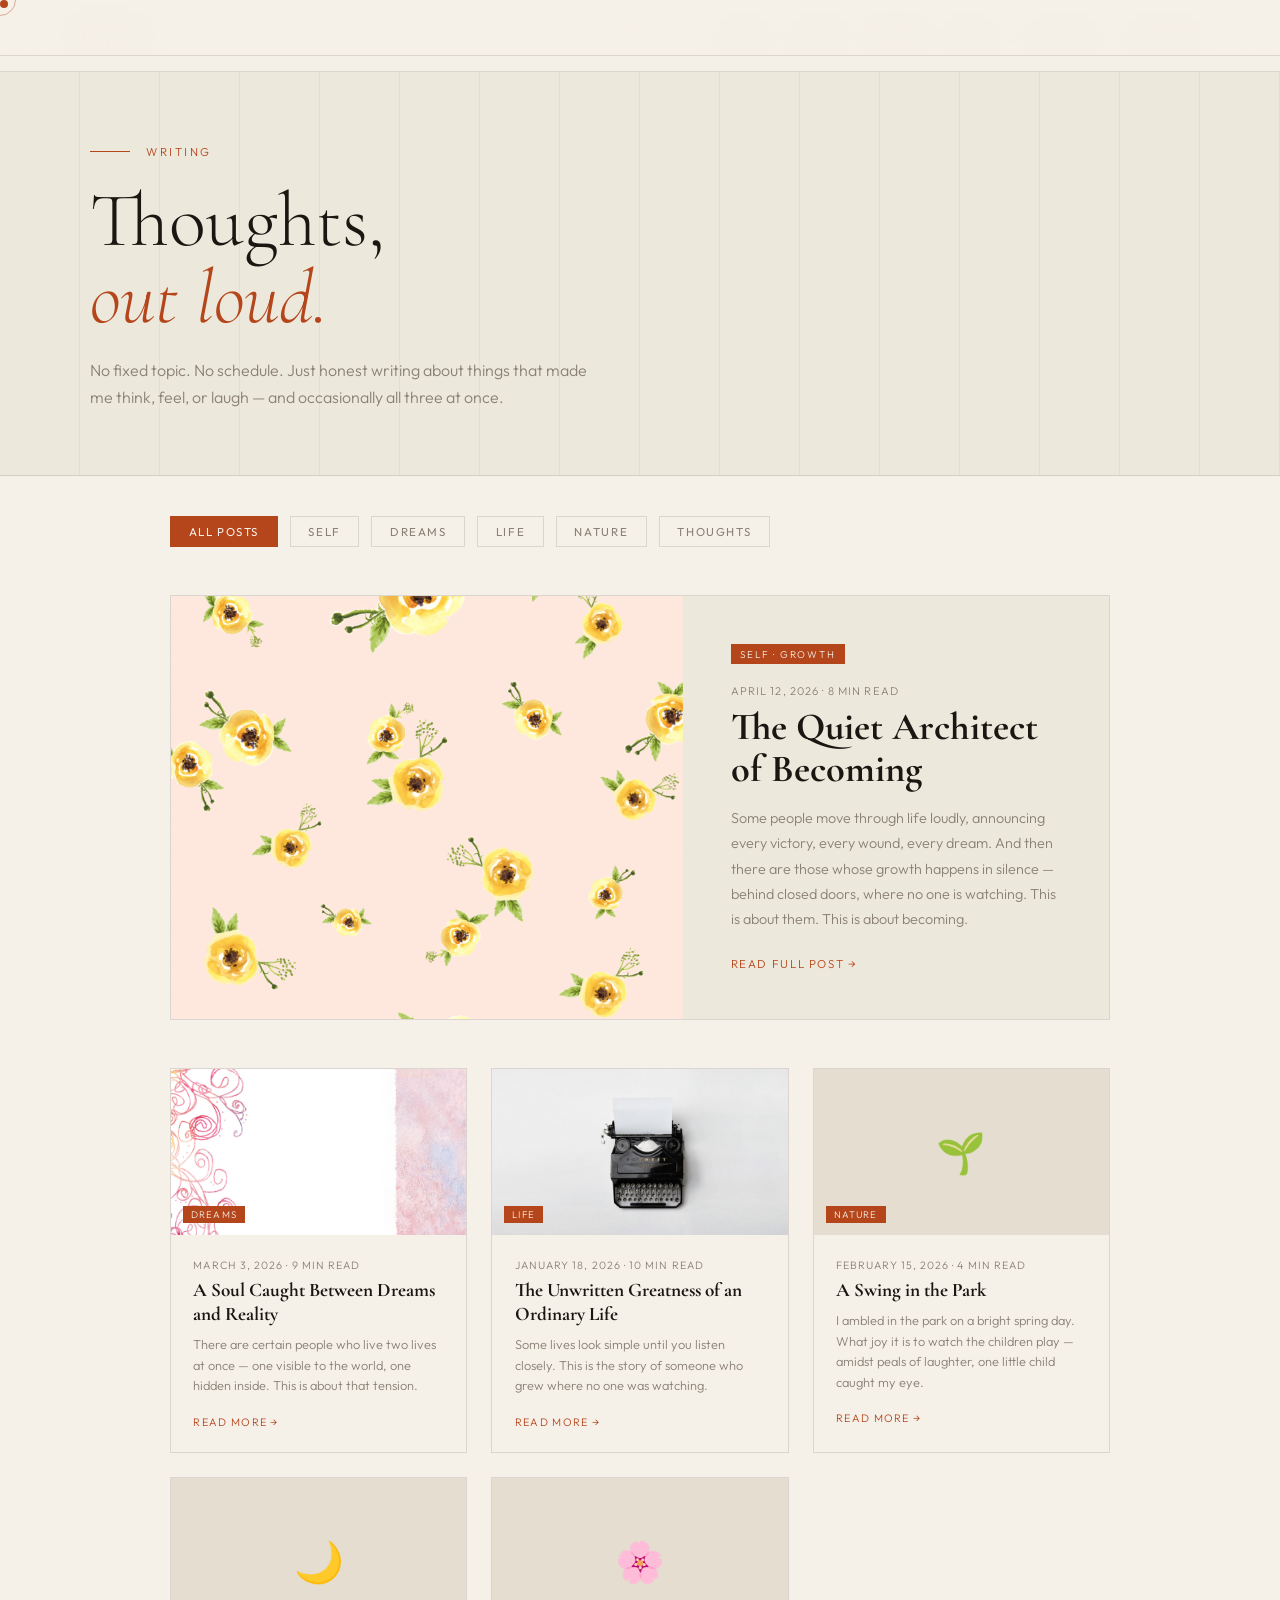
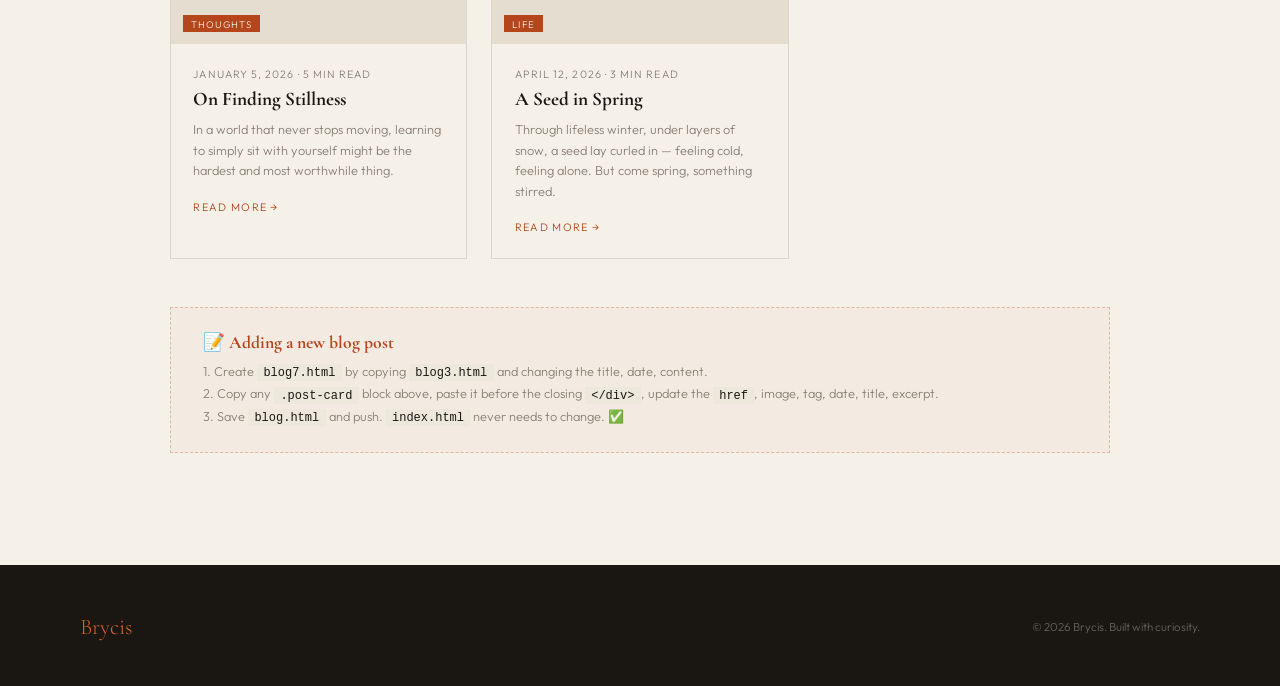
==== blog.html @ ed191af7 "Real blogs, thoughts page, clean structure" ====
<!DOCTYPE html>
<html lang="en">
<head>
  <meta charset="UTF-8"/>
  <meta name="viewport" content="width=device-width, initial-scale=1.0"/>
  <title>Blog — Brycis</title>
  <link href="https://fonts.googleapis.com/css2?family=Cormorant+Garamond:ital,wght@0,300;0,400;0,600;1,300;1,400&family=Outfit:wght@300;400;500&display=swap" rel="stylesheet"/>
  <style>
    *,*::before,*::after{margin:0;padding:0;box-sizing:border-box;}
    :root{--ink:#1a1612;--paper:#f5f0e8;--paper2:#ede8dc;--paper3:#e4ddd0;--rust:#b5451b;--rust2:#d4622e;--muted:#8a8075;--border:rgba(26,22,18,0.12);}
    html{scroll-behavior:smooth;}
    body{background:var(--paper);color:var(--ink);font-family:'Outfit',sans-serif;font-weight:300;overflow-x:hidden;cursor:none;}
    .cur{width:8px;height:8px;background:var(--rust);border-radius:50%;position:fixed;top:0;left:0;pointer-events:none;z-index:9999;}
    .cur-ring{width:32px;height:32px;border:1.5px solid var(--rust);border-radius:50%;position:fixed;top:0;left:0;pointer-events:none;z-index:9998;opacity:0.4;}
    nav{position:fixed;top:0;left:0;right:0;z-index:200;display:flex;justify-content:space-between;align-items:center;padding:1.25rem 5rem;background:rgba(245,240,232,0.93);backdrop-filter:blur(16px);border-bottom:1px solid var(--border);}
    .nav-logo{font-family:'Cormorant Garamond',serif;font-size:1.6rem;color:var(--rust);text-decoration:none;}
    .nav-links{display:flex;gap:2rem;list-style:none;}
    .nav-links a{color:var(--muted);text-decoration:none;font-size:0.78rem;letter-spacing:0.14em;text-transform:uppercase;transition:color 0.3s;}
    .nav-links a:hover,.nav-links a.active{color:var(--rust);}

    /* PAGE HERO */
    .page-hero{padding:9rem 5rem 4rem;background:var(--paper2);border-bottom:1px solid var(--border);position:relative;overflow:hidden;}
    .page-hero-lines{position:absolute;inset:0;background-image:repeating-linear-gradient(90deg,transparent,transparent 79px,var(--border) 79px,var(--border) 80px);opacity:0.4;}
    .page-hero-inner{position:relative;z-index:1;max-width:1100px;margin:0 auto;}
    .page-eyebrow{display:flex;align-items:center;gap:1rem;margin-bottom:1.5rem;animation:fadeUp 0.8s ease both;}
    .page-eyebrow-line{width:40px;height:1px;background:var(--rust);}
    .page-eyebrow span{font-size:0.72rem;letter-spacing:0.22em;text-transform:uppercase;color:var(--rust);}
    h1.page-title{font-family:'Cormorant Garamond',serif;font-size:clamp(3rem,6vw,5.5rem);font-weight:300;line-height:1.0;margin-bottom:1.25rem;animation:fadeUp 0.8s ease 0.1s both;}
    h1.page-title em{font-style:italic;color:var(--rust);}
    .page-desc{color:var(--muted);font-size:1rem;line-height:1.7;max-width:500px;animation:fadeUp 0.8s ease 0.2s both;}

    /* FILTER TABS */
    .filter-bar{max-width:1100px;margin:0 auto;padding:2.5rem 5rem 0;display:flex;gap:0.75rem;flex-wrap:wrap;}
    .filter-btn{padding:0.45rem 1.1rem;font-size:0.72rem;letter-spacing:0.14em;text-transform:uppercase;border:1px solid var(--border);background:none;color:var(--muted);cursor:none;transition:all 0.2s;font-family:'Outfit',sans-serif;}
    .filter-btn:hover,.filter-btn.active{background:var(--rust);color:var(--paper);border-color:var(--rust);}

    /* BLOG GRID */
    .blog-wrap{max-width:1100px;margin:0 auto;padding:3rem 5rem 7rem;}

    /* FEATURED POST — first post always big */
    .blog-featured{display:grid;grid-template-columns:1.2fr 1fr;gap:0;margin-bottom:3rem;border:1px solid var(--border);overflow:hidden;text-decoration:none;color:inherit;cursor:none;transition:border-color 0.3s;}
    .blog-featured:hover{border-color:var(--rust);}
    .bf-img{position:relative;overflow:hidden;min-height:380px;}
    .bf-img .fallback{position:absolute;inset:0;display:flex;align-items:center;justify-content:center;font-size:5rem;background:var(--paper3);z-index:0;}
    .bf-img img{position:absolute;inset:0;width:100%;height:100%;object-fit:cover;z-index:1;transition:transform 0.5s;}
    .blog-featured:hover .bf-img img{transform:scale(1.03);}
    .bf-body{padding:3rem;background:var(--paper2);display:flex;flex-direction:column;justify-content:center;}
    .bf-tag{font-size:0.62rem;letter-spacing:0.18em;text-transform:uppercase;background:var(--rust);color:var(--paper);padding:0.2rem 0.6rem;display:inline-block;margin-bottom:1.25rem;align-self:flex-start;}
    .bf-date{font-size:0.7rem;color:var(--muted);letter-spacing:0.1em;text-transform:uppercase;margin-bottom:0.5rem;}
    .bf-title{font-family:'Cormorant Garamond',serif;font-size:clamp(1.8rem,3vw,2.5rem);line-height:1.1;margin-bottom:1rem;}
    .bf-excerpt{font-size:0.9rem;color:var(--muted);line-height:1.75;margin-bottom:1.5rem;}
    .bf-link{font-size:0.72rem;letter-spacing:0.14em;text-transform:uppercase;color:var(--rust);}

    /* BLOG GRID — all other posts */
    .posts-grid{display:grid;grid-template-columns:repeat(3,1fr);gap:1.5rem;}
    .post-card{display:block;text-decoration:none;color:inherit;background:var(--paper);border:1px solid var(--border);overflow:hidden;transition:transform 0.3s,border-color 0.3s;cursor:none;}
    .post-card:hover{transform:translateY(-5px);border-color:var(--rust);}
    .pc-img{aspect-ratio:16/9;position:relative;overflow:hidden;}
    .pc-img .fallback{position:absolute;inset:0;display:flex;align-items:center;justify-content:center;font-size:2.5rem;background:var(--paper3);z-index:0;}
    .pc-img img{position:absolute;inset:0;width:100%;height:100%;object-fit:cover;z-index:1;transition:transform 0.4s;}
    .post-card:hover .pc-img img{transform:scale(1.04);}
    .pc-tag{position:absolute;bottom:0.75rem;left:0.75rem;font-size:0.6rem;letter-spacing:0.12em;text-transform:uppercase;background:var(--rust);color:var(--paper);padding:0.18rem 0.5rem;z-index:2;}
    .pc-body{padding:1.4rem;}
    .pc-date{font-size:0.67rem;color:var(--muted);letter-spacing:0.1em;text-transform:uppercase;margin-bottom:0.4rem;}
    .pc-title{font-family:'Cormorant Garamond',serif;font-size:1.2rem;line-height:1.25;margin-bottom:0.5rem;}
    .pc-excerpt{font-size:0.8rem;color:var(--muted);line-height:1.6;margin-bottom:0.9rem;}
    .pc-link{font-size:0.68rem;letter-spacing:0.12em;text-transform:uppercase;color:var(--rust);}

    /* ADD NEW POST HINT — only visible to you */
    .add-post-hint{margin-top:3rem;padding:1.5rem 2rem;border:1px dashed rgba(181,69,27,0.3);background:rgba(181,69,27,0.03);}
    .add-post-hint h4{font-family:'Cormorant Garamond',serif;font-size:1.1rem;color:var(--rust);margin-bottom:0.5rem;}
    .add-post-hint p{font-size:0.8rem;color:var(--muted);line-height:1.7;}
    .add-post-hint code{background:var(--paper2);padding:0.1rem 0.4rem;font-size:0.75rem;color:var(--ink);}

    footer{background:var(--ink);color:var(--paper);padding:3rem 5rem;display:flex;justify-content:space-between;align-items:center;flex-wrap:wrap;gap:1rem;}
    .fl{font-family:'Cormorant Garamond',serif;font-size:1.4rem;color:var(--rust2);}
    .fn{display:flex;gap:1.5rem;flex-wrap:wrap;}
    .fn a{color:rgba(245,240,232,0.5);text-decoration:none;font-size:0.75rem;letter-spacing:0.1em;transition:color 0.3s;}
    .fn a:hover{color:var(--rust2);}
    .fc{font-size:0.72rem;color:rgba(245,240,232,0.35);}

    @keyframes fadeUp{from{opacity:0;transform:translateY(20px)}to{opacity:1;transform:translateY(0)}}
    .rev{opacity:0;transform:translateY(24px);transition:opacity 0.65s ease,transform 0.65s ease;}
    .rev.vis{opacity:1;transform:translateY(0);}
    .d1{transition-delay:0.1s}.d2{transition-delay:0.2s}.d3{transition-delay:0.3s}

    @media(max-width:900px){
      nav{padding:1rem 1.5rem;}.nav-links{display:none;}
      .page-hero{padding:7rem 1.5rem 3rem;}
      .filter-bar{padding:2rem 1.5rem 0;}
      .blog-wrap{padding:2rem 1.5rem 5rem;}
      .blog-featured{grid-template-columns:1fr;}
      .bf-img{min-height:220px;}
      .posts-grid{grid-template-columns:1fr;}
      footer{flex-direction:column;text-align:center;padding:2rem 1.5rem;}
    }
  </style>
</head>
<body>
<div class="cur" id="cur"></div>
<div class="cur-ring" id="curRing"></div>

<nav>
  <a href="index.html" class="nav-logo">Brycis</a>
  <ul class="nav-links">
    <li><a href="index.html">Home</a></li>
    <li><a href="index.html#about">About</a></li>
    <li><a href="blog.html" class="active">Blog</a></li>
    <li><a href="music.html">Music</a></li>
    <li><a href="gallery.html">Gallery</a></li>
    <li><a href="index.html#contact">Contact</a></li>
  </ul>
</nav>

<!-- PAGE HERO -->
<div class="page-hero">
  <div class="page-hero-lines"></div>
  <div class="page-hero-inner">
    <div class="page-eyebrow"><div class="page-eyebrow-line"></div><span>Writing</span></div>
    <h1 class="page-title">Thoughts,<br/><em>out loud.</em></h1>
    <p class="page-desc">No fixed topic. No schedule. Just honest writing about things that made me think, feel, or laugh — and occasionally all three at once.</p>
  </div>
</div>

<!-- FILTER TABS -->
<div class="filter-bar">
  <button class="filter-btn active" data-filter="all">All Posts</button>
  <button class="filter-btn" data-filter="self">Self</button>
  <button class="filter-btn" data-filter="dreams">Dreams</button>
  <button class="filter-btn" data-filter="life">Life</button>
  <button class="filter-btn" data-filter="nature">Nature</button>
  <button class="filter-btn" data-filter="thoughts">Thoughts</button>
</div>

<!-- BLOG POSTS -->
<!-- ============================================================
  HOW TO ADD A NEW BLOG POST:
  1. Create a new file e.g. blog4.html (copy blog3.html as template)
  2. Copy one .post-card block below
  3. Change the href, image src, tag, date, title, excerpt
  4. That's it! index.html never needs to change.
============================================================ -->
<div class="blog-wrap">

  <!-- FEATURED POST (most recent — update this when you have a newer post) -->
  <a href="blog1.html" class="blog-featured rev" data-category="self">
    <div class="bf-img">
      <div class="fallback">🌱</div>
      <img src="images/blog/blog1.jpg" alt="Blog 1" onload="this.previousElementSibling.style.display='none'" onerror="this.remove()"/>
    </div>
    <div class="bf-body">
      <span class="bf-tag">Self · Growth</span>
      <p class="bf-date">April 12, 2026 · 8 min read</p>
      <h2 class="bf-title">The Quiet Architect of Becoming</h2>
      <p class="bf-excerpt">Some people move through life loudly, announcing every victory, every wound, every dream. And then there are those whose growth happens in silence — behind closed doors, where no one is watching. This is about them. This is about becoming.</p>
      <span class="bf-link">Read full post →</span>
    </div>
  </a>

  <!-- ALL OTHER POSTS GRID -->
  <div class="posts-grid">

    <!-- POST 2 -->
    <a href="blog2.html" class="post-card rev" data-category="dreams">
      <div class="pc-img">
        <div class="fallback">🌊</div>
        <img src="images/blog/blog2.jpg" alt="Blog 2" onload="this.previousElementSibling.style.display='none'" onerror="this.remove()"/>
        <span class="pc-tag">Dreams</span>
      </div>
      <div class="pc-body">
        <p class="pc-date">March 3, 2026 · 9 min read</p>
        <h3 class="pc-title">A Soul Caught Between Dreams and Reality</h3>
        <p class="pc-excerpt">There are certain people who live two lives at once — one visible to the world, one hidden inside. This is about that tension.</p>
        <span class="pc-link">Read more →</span>
      </div>
    </a>

    <!-- POST 3 -->
    <a href="blog3.html" class="post-card rev d1" data-category="life">
      <div class="pc-img">
        <div class="fallback">✨</div>
        <img src="images/blog/blog3.jpg" alt="Blog 3" onload="this.previousElementSibling.style.display='none'" onerror="this.remove()"/>
        <span class="pc-tag">Life</span>
      </div>
      <div class="pc-body">
        <p class="pc-date">January 18, 2026 · 10 min read</p>
        <h3 class="pc-title">The Unwritten Greatness of an Ordinary Life</h3>
        <p class="pc-excerpt">Some lives look simple until you listen closely. This is the story of someone who grew where no one was watching.</p>
        <span class="pc-link">Read more →</span>
      </div>
    </a>

    <!-- POST 4 — example of how to add a new post (update href & content) -->
    <a href="blog4.html" class="post-card rev d2" data-category="nature">
      <div class="pc-img">
        <div class="fallback">🌱</div>
        <img src="images/blog/blog4.jpg" alt="Blog 4" onload="this.previousElementSibling.style.display='none'" onerror="this.remove()"/>
        <span class="pc-tag">Nature</span>
      </div>
      <div class="pc-body">
        <p class="pc-date">February 15, 2026 · 4 min read</p>
        <h3 class="pc-title">A Swing in the Park</h3>
        <p class="pc-excerpt">I ambled in the park on a bright spring day. What joy it is to watch the children play — amidst peals of laughter, one little child caught my eye.</p>
        <span class="pc-link">Read more →</span>
      </div>
    </a>

    <!-- POST 5 — another example slot -->
    <a href="blog5.html" class="post-card rev d1" data-category="thoughts">
      <div class="pc-img">
        <div class="fallback">🌙</div>
        <img src="images/blog/blog5.jpg" alt="Blog 5" onload="this.previousElementSibling.style.display='none'" onerror="this.remove()"/>
        <span class="pc-tag">Thoughts</span>
      </div>
      <div class="pc-body">
        <p class="pc-date">January 5, 2026 · 5 min read</p>
        <h3 class="pc-title">On Finding Stillness</h3>
        <p class="pc-excerpt">In a world that never stops moving, learning to simply sit with yourself might be the hardest and most worthwhile thing.</p>
        <span class="pc-link">Read more →</span>
      </div>
    </a>

    <!-- POST 6 — seed in spring -->
    <a href="blog6.html" class="post-card rev d2" data-category="life">
      <div class="pc-img">
        <div class="fallback">🌸</div>
        <img src="images/blog/blog6.jpg" alt="Blog 6" onload="this.previousElementSibling.style.display='none'" onerror="this.remove()"/>
        <span class="pc-tag">Life</span>
      </div>
      <div class="pc-body">
        <p class="pc-date">April 12, 2026 · 3 min read</p>
        <h3 class="pc-title">A Seed in Spring</h3>
        <p class="pc-excerpt">Through lifeless winter, under layers of snow, a seed lay curled in — feeling cold, feeling alone. But come spring, something stirred.</p>
        <span class="pc-link">Read more →</span>
      </div>
    </a>

  </div>

  <!-- HOW TO ADD NEW POSTS — your personal guide, delete this before publishing if you want -->
  <div class="add-post-hint">
    <h4>📝 Adding a new blog post</h4>
    <p>
      1. Create <code>blog7.html</code> by copying <code>blog3.html</code> and changing the title, date, content.<br/>
      2. Copy any <code>.post-card</code> block above, paste it before the closing <code>&lt;/div&gt;</code>, update the <code>href</code>, image, tag, date, title, excerpt.<br/>
      3. Save <code>blog.html</code> and push. <code>index.html</code> never needs to change. ✅
    </p>
  </div>

</div>

<footer>
  <div class="fl">Brycis</div>
  <nav class="fn">
    <a href="index.html">Home</a>
    <a href="blog.html">Blog</a>
    <a href="music.html">Music</a>
    <a href="gallery.html">Gallery</a>
    <a href="index.html#contact">Contact</a>
  </nav>
  <p class="fc">© 2026 Brycis. Built with curiosity.</p>
</footer>

<script>
  const cur=document.getElementById('cur'),ring=document.getElementById('curRing');
  let mx=0,my=0,rx=0,ry=0;
  document.addEventListener('mousemove',e=>{mx=e.clientX;my=e.clientY;cur.style.transform=`translate(${mx-4}px,${my-4}px)`;});
  (function a(){rx+=(mx-rx)*0.1;ry+=(my-ry)*0.1;ring.style.transform=`translate(${rx-16}px,${ry-16}px)`;requestAnimationFrame(a);})();

  const obs=new IntersectionObserver(es=>{es.forEach(e=>{if(e.isIntersecting)e.target.classList.add('vis');});},{threshold:0.07});
  document.querySelectorAll('.rev').forEach(el=>obs.observe(el));

  // Filter tabs
  const btns=document.querySelectorAll('.filter-btn');
  const cards=document.querySelectorAll('[data-category]');
  btns.forEach(btn=>{
    btn.addEventListener('click',()=>{
      btns.forEach(b=>b.classList.remove('active'));
      btn.classList.add('active');
      const f=btn.dataset.filter;
      cards.forEach(c=>{
        if(f==='all'||c.dataset.category===f){c.style.display='';} 
        else{c.style.display='none';}
      });
    });
  });
</script>
</body>
</html>
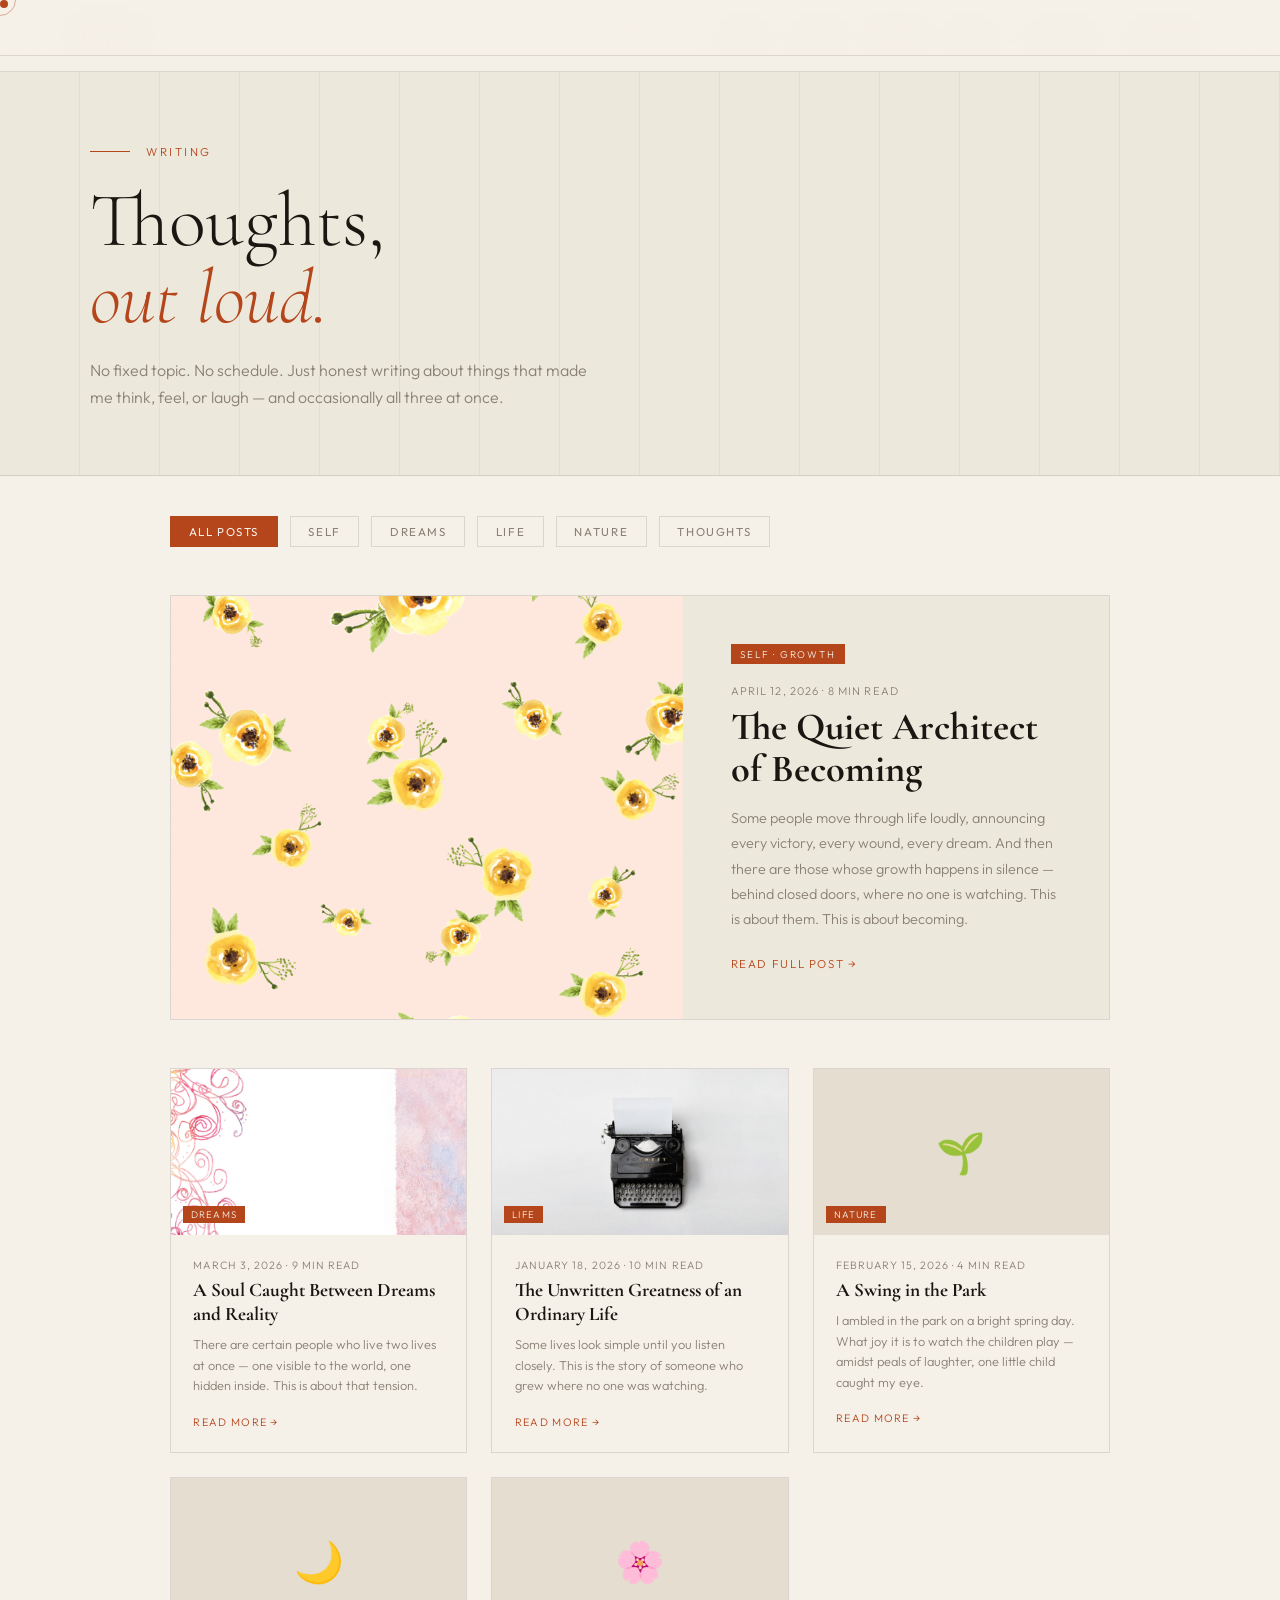
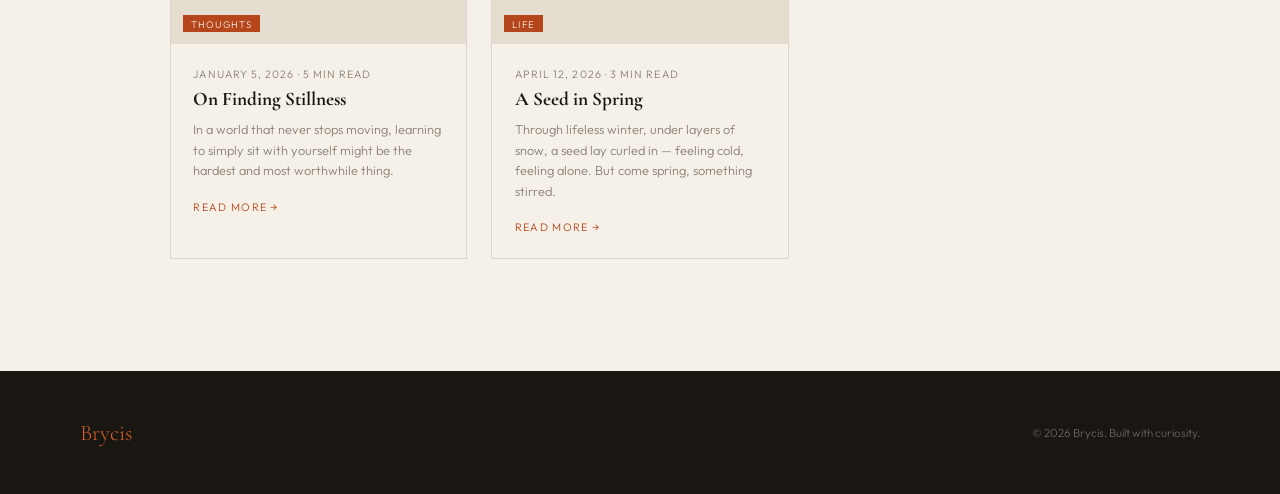
==== commit 0e3177d0: "Collection, Currently, Places, Letters, Believes pages" ====
--- a/blog.html
+++ b/blog.html
@@ -238,14 +238,7 @@
   </div>
 
   <!-- HOW TO ADD NEW POSTS — your personal guide, delete this before publishing if you want -->
-  <div class="add-post-hint">
-    <h4>📝 Adding a new blog post</h4>
-    <p>
-      1. Create <code>blog7.html</code> by copying <code>blog3.html</code> and changing the title, date, content.<br/>
-      2. Copy any <code>.post-card</code> block above, paste it before the closing <code>&lt;/div&gt;</code>, update the <code>href</code>, image, tag, date, title, excerpt.<br/>
-      3. Save <code>blog.html</code> and push. <code>index.html</code> never needs to change. ✅
-    </p>
-  </div>
+  
 
 </div>
 
